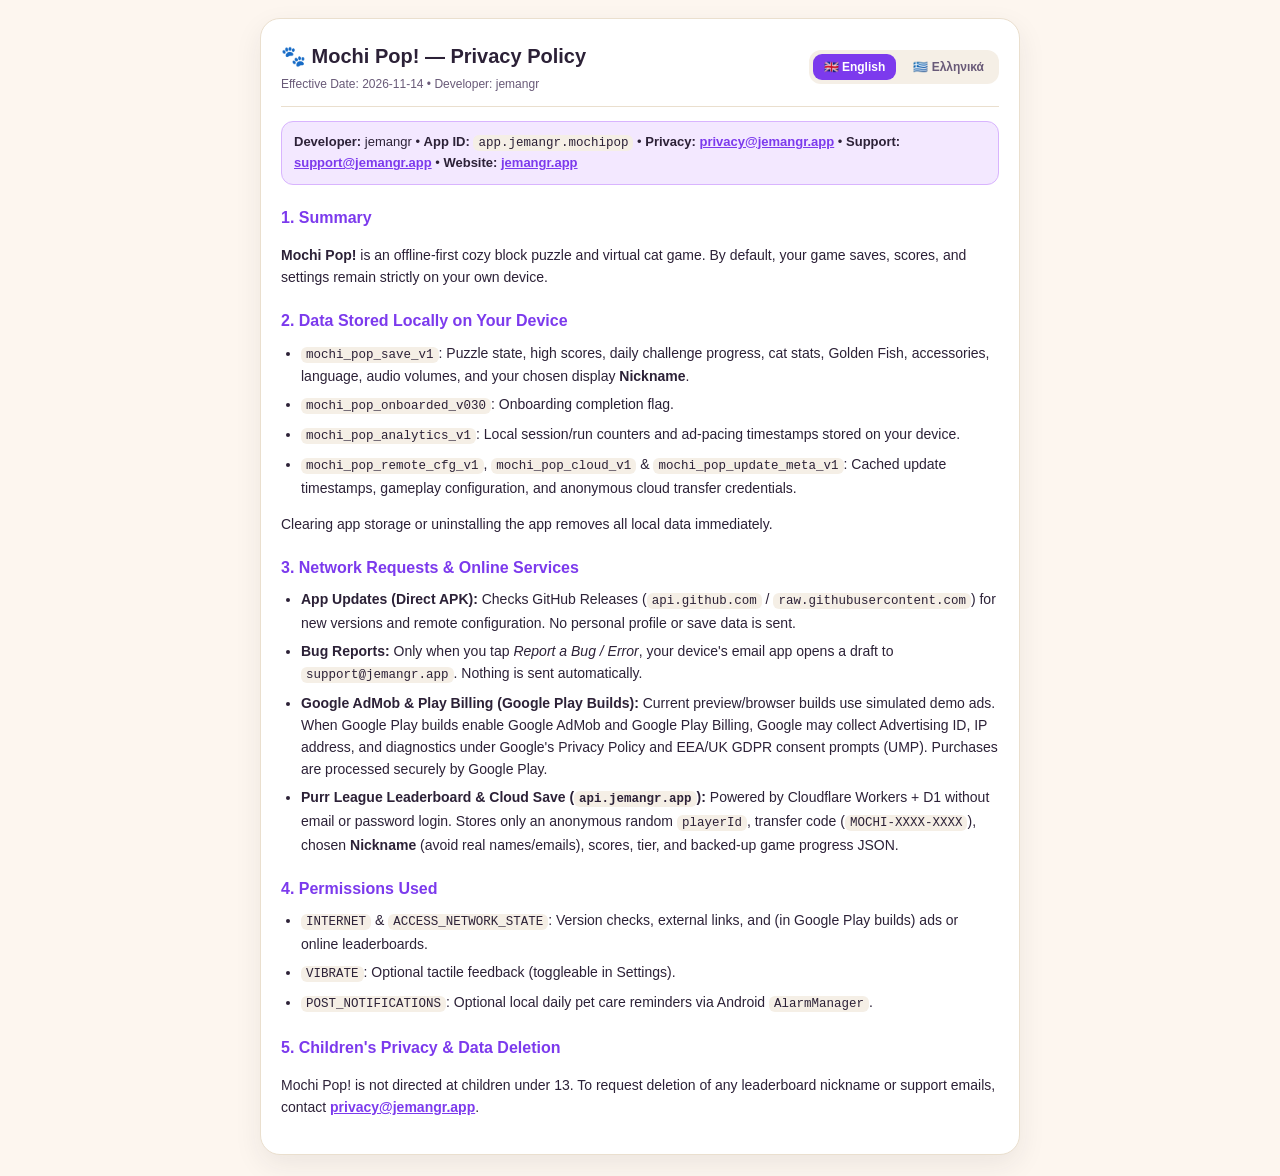
==== privacy.html @ fe0c3305 "release(v0.4.4): publish live leaderboard & cloud save APK, bilingual privacy policy & Play Protect " ====
<!DOCTYPE html>
<html lang="en">
<head>
  <meta charset="UTF-8" />
  <meta name="viewport" content="width=device-width, initial-scale=1.0" />
  <title>Privacy Policy — Mochi Pop!</title>
  <style>
    :root {
      --bg: #fdf6ef;
      --card: #ffffff;
      --ink: #2c2137;
      --muted: #695a78;
      --accent: #7c3aed;
      --accent-soft: #f3e8ff;
      --border: #eadfce;
    }
    * { box-sizing: border-box; }
    body {
      margin: 0;
      padding: 18px 14px 40px;
      font-family: -apple-system, BlinkMacSystemFont, "Segoe UI", Roboto, sans-serif;
      background: var(--bg);
      color: var(--ink);
      line-height: 1.58;
    }
    .wrap {
      max-width: 760px;
      margin: 0 auto;
      background: var(--card);
      border: 1.5px solid var(--border);
      border-radius: 20px;
      padding: 22px 20px;
      box-shadow: 0 10px 28px rgba(44, 33, 55, 0.08);
    }
    .topbar {
      display: flex;
      flex-wrap: wrap;
      align-items: center;
      justify-content: space-between;
      gap: 10px;
      margin-bottom: 14px;
      padding-bottom: 12px;
      border-bottom: 1.5px solid var(--border);
    }
    .brand {
      display: flex;
      flex-direction: column;
      gap: 2px;
    }
    .brand h1 {
      margin: 0;
      font-size: 20px;
      color: var(--ink);
    }
    .brand small {
      color: var(--muted);
      font-size: 12px;
    }
    .lang-switch {
      display: inline-flex;
      gap: 6px;
      background: #f5efe6;
      padding: 4px;
      border-radius: 12px;
    }
    .lang-btn {
      border: none;
      background: transparent;
      color: var(--muted);
      font-weight: 700;
      font-size: 12px;
      padding: 6px 11px;
      border-radius: 9px;
      cursor: pointer;
    }
    .lang-btn.active {
      background: var(--accent);
      color: #ffffff;
    }
    h2 {
      margin: 20px 0 8px;
      font-size: 16px;
      color: var(--accent);
    }
    p, li {
      font-size: 14px;
      color: var(--ink);
    }
    ul {
      margin: 6px 0 12px;
      padding-left: 20px;
    }
    li { margin-bottom: 6px; }
    code {
      background: #f5efe6;
      padding: 1px 5px;
      border-radius: 6px;
      font-size: 12.5px;
    }
    .meta-box {
      background: var(--accent-soft);
      border: 1px solid #d8b4fe;
      border-radius: 12px;
      padding: 10px 12px;
      font-size: 13px;
      margin-bottom: 14px;
    }
    .hidden { display: none; }
    a { color: var(--accent); font-weight: 600; }
  </style>
</head>
<body>
  <div class="wrap">
    <div class="topbar">
      <div class="brand">
        <h1>🐾 Mochi Pop! — Privacy Policy</h1>
        <small>Effective Date: 2026-11-14 • Developer: jemangr</small>
      </div>
      <div class="lang-switch" role="tablist" aria-label="Language">
        <button type="button" class="lang-btn active" data-lang="en">🇬🇧 English</button>
        <button type="button" class="lang-btn" data-lang="el">🇬🇷 Ελληνικά</button>
      </div>
    </div>

    <div id="contentEn">
      <div class="meta-box">
        <strong>Developer:</strong> jemangr &bull;
        <strong>App ID:</strong> <code>app.jemangr.mochipop</code> &bull;
        <strong>Privacy:</strong> <a href="mailto:privacy@jemangr.app">privacy@jemangr.app</a> &bull;
        <strong>Support:</strong> <a href="mailto:support@jemangr.app">support@jemangr.app</a> &bull;
        <strong>Website:</strong> <a href="https://jemangr.app" target="_blank" rel="noopener noreferrer">jemangr.app</a>
      </div>

      <h2>1. Summary</h2>
      <p><strong>Mochi Pop!</strong> is an offline-first cozy block puzzle and virtual cat game. By default, your game saves, scores, and settings remain strictly on your own device.</p>

      <h2>2. Data Stored Locally on Your Device</h2>
      <ul>
        <li><code>mochi_pop_save_v1</code>: Puzzle state, high scores, daily challenge progress, cat stats, Golden Fish, accessories, language, audio volumes, and your chosen display <strong>Nickname</strong>.</li>
        <li><code>mochi_pop_onboarded_v030</code>: Onboarding completion flag.</li>
        <li><code>mochi_pop_analytics_v1</code>: Local session/run counters and ad-pacing timestamps stored on your device.</li>
        <li><code>mochi_pop_remote_cfg_v1</code>, <code>mochi_pop_cloud_v1</code> &amp; <code>mochi_pop_update_meta_v1</code>: Cached update timestamps, gameplay configuration, and anonymous cloud transfer credentials.</li>
      </ul>
      <p>Clearing app storage or uninstalling the app removes all local data immediately.</p>

      <h2>3. Network Requests &amp; Online Services</h2>
      <ul>
        <li><strong>App Updates (Direct APK):</strong> Checks GitHub Releases (<code>api.github.com</code> / <code>raw.githubusercontent.com</code>) for new versions and remote configuration. No personal profile or save data is sent.</li>
        <li><strong>Bug Reports:</strong> Only when you tap <em>Report a Bug / Error</em>, your device's email app opens a draft to <code>support@jemangr.app</code>. Nothing is sent automatically.</li>
        <li><strong>Google AdMob &amp; Play Billing (Google Play Builds):</strong> Current preview/browser builds use simulated demo ads. When Google Play builds enable Google AdMob and Google Play Billing, Google may collect Advertising ID, IP address, and diagnostics under Google's Privacy Policy and EEA/UK GDPR consent prompts (UMP). Purchases are processed securely by Google Play.</li>
        <li><strong>Purr League Leaderboard &amp; Cloud Save (<code>api.jemangr.app</code>):</strong> Powered by Cloudflare Workers + D1 without email or password login. Stores only an anonymous random <code>playerId</code>, transfer code (<code>MOCHI-XXXX-XXXX</code>), chosen <strong>Nickname</strong> (avoid real names/emails), scores, tier, and backed-up game progress JSON.</li>
      </ul>

      <h2>4. Permissions Used</h2>
      <ul>
        <li><code>INTERNET</code> &amp; <code>ACCESS_NETWORK_STATE</code>: Version checks, external links, and (in Google Play builds) ads or online leaderboards.</li>
        <li><code>VIBRATE</code>: Optional tactile feedback (toggleable in Settings).</li>
        <li><code>POST_NOTIFICATIONS</code>: Optional local daily pet care reminders via Android <code>AlarmManager</code>.</li>
      </ul>

      <h2>5. Children's Privacy &amp; Data Deletion</h2>
      <p>Mochi Pop! is not directed at children under 13. To request deletion of any leaderboard nickname or support emails, contact <a href="mailto:privacy@jemangr.app">privacy@jemangr.app</a>.</p>
    </div>

    <div id="contentEl" class="hidden">
      <div class="meta-box">
        <strong>Δημιουργός:</strong> jemangr &bull;
        <strong>App ID:</strong> <code>app.jemangr.mochipop</code> &bull;
        <strong>Απόρρητο:</strong> <a href="mailto:privacy@jemangr.app">privacy@jemangr.app</a> &bull;
        <strong>Υποστήριξη:</strong> <a href="mailto:support@jemangr.app">support@jemangr.app</a> &bull;
        <strong>Ιστοσελίδα:</strong> <a href="https://jemangr.app" target="_blank" rel="noopener noreferrer">jemangr.app</a>
      </div>

      <h2>1. Σύνοψη</h2>
      <p>Το <strong>Mochi Pop!</strong> είναι ένα offline-first cozy puzzle παιχνίδι με εικονικό γατάκι. Από προεπιλογή, η πρόοδος, τα σκορ και οι ρυθμίσεις σου αποθηκεύονται <strong>αποκλειστικά στη συσκευή σου</strong>.</p>

      <h2>2. Τοπικά Δεδομένα στη Συσκευή</h2>
      <ul>
        <li><code>mochi_pop_save_v1</code>: Κατάσταση πίστας, σκορ &amp; ρεκόρ, ημερήσια πρόκληση, ενέργεια/διάθεση γάτας, χρυσά ψάρια, αξεσουάρ, γλώσσα, εντάσεις ήχου και το <strong>Nickname</strong> σου.</li>
        <li><code>mochi_pop_onboarded_v030</code>: Ένδειξη ολοκλήρωσης οδηγού εκκίνησης.</li>
        <li><code>mochi_pop_analytics_v1</code>: Τοπικοί μετρητές παρτίδων &amp; χρονομέτρηση διαφημίσεων.</li>
        <li><code>mochi_pop_remote_cfg_v1</code>, <code>mochi_pop_cloud_v1</code> &amp; <code>mochi_pop_update_meta_v1</code>: Προσωρινή μνήμη ελέγχου εκδόσεων, ρυθμίσεων και ανώνυμου κωδικού μεταφοράς Cloud Save.</li>
      </ul>
      <p>Μπορείς να διαγράψεις όλα τα τοπικά δεδομένα ανά πάσα στιγμή από τις ρυθμίσεις του Android (Εκκαθάριση αποθηκευτικού χώρου) ή απεγκαθιστώντας την εφαρμογή.</p>

      <h2>3. Δικτυακές Συνδέσεις &amp; Online Υπηρεσίες</h2>
      <ul>
        <li><strong>Έλεγχος Ενημερώσεων (APK έκδοση):</strong> Γίνεται έλεγχος στο GitHub Releases (<code>api.github.com</code> / <code>raw.githubusercontent.com</code>) χωρίς αποστολή προσωπικών δεδομένων ή save.</li>
        <li><strong>Αναφορά Σφάλματος:</strong> Μόνο αν πατήσεις <em>Αναφορά Προβλήματος</em> ανοίγει η εφαρμογή email σου προς <code>support@jemangr.app</code>. Τίποτα δεν στέλνεται αυτόματα.</li>
        <li><strong>Google AdMob &amp; Play Billing (έκδοση Google Play):</strong> Στη δοκιμαστική/browser έκδοση οι διαφημίσεις και το Pass είναι προσομοιωμένα. Όταν ενεργοποιηθεί το AdMob στην έκδοση Google Play, η Google ενδέχεται να επεξεργάζεται Advertising ID και IP σύμφωνα με την Πολιτική της Google και το αναδυόμενο παράθυρο συγκατάθεσης GDPR (UMP). Οι αγορές γίνονται αποκλειστικά μέσω Google Play Billing.</li>
        <li><strong>Κατάταξη Purr League &amp; Cloud Save (<code>api.jemangr.app</code>):</strong> Λειτουργεί σε Cloudflare Workers + D1 χωρίς email ή κωδικό. Αποθηκεύει μόνο ένα τυχαίο ανώνυμο <code>playerId</code>, τον κωδικό μεταφοράς (<code>MOCHI-XXXX-XXXX</code>), το <strong>Nickname</strong> σου (μη βάζεις πραγματικό ονοματεπώνυμο ή email), τα σκορ, την κατηγορία και το backup προόδου.</li>
      </ul>

      <h2>4. Δικαιώματα Android</h2>
      <ul>
        <li><code>INTERNET</code> &amp; <code>ACCESS_NETWORK_STATE</code>: Έλεγχος ενημερώσεων, εξωτερικοί σύνδεσμοι και (στο Google Play) διαφημίσεις / online high scores.</li>
        <li><code>VIBRATE</code>: Προαιρετική δόνηση αφής (απενεργοποιείται στις Ρυθμίσεις).</li>
        <li><code>POST_NOTIFICATIONS</code>: Προαιρετικές τοπικές υπενθυμίσεις φροντίδας μέσω Android <code>AlarmManager</code>.</li>
      </ul>

      <h2>5. Προστασία Παιδιών &amp; Διαγραφή Δεδομένων</h2>
      <p>Η εφαρμογή δεν απευθύνεται σε παιδιά κάτω των 13 ετών. Για αίτημα διαγραφής nickname κατάταξης ή email επικοινωνίας, στείλε μήνυμα στο <a href="mailto:privacy@jemangr.app">privacy@jemangr.app</a>.</p>
    </div>
  </div>

  <script>
    (function () {
      const params = new URLSearchParams(window.location.search);
      const initialLang = params.get("lang") === "el" ? "el" : "en";
      const contentEn = document.getElementById("contentEn");
      const contentEl = document.getElementById("contentEl");
      const btns = document.querySelectorAll(".lang-btn");

      function setLang(lang) {
        const isEl = lang === "el";
        contentEn.classList.toggle("hidden", isEl);
        contentEl.classList.toggle("hidden", !isEl);
        btns.forEach((b) => b.classList.toggle("active", b.dataset.lang === lang));
      }

      btns.forEach((b) => {
        b.addEventListener("click", () => setLang(b.dataset.lang));
      });
      setLang(initialLang);
    })();
  </script>
</body>
</html>
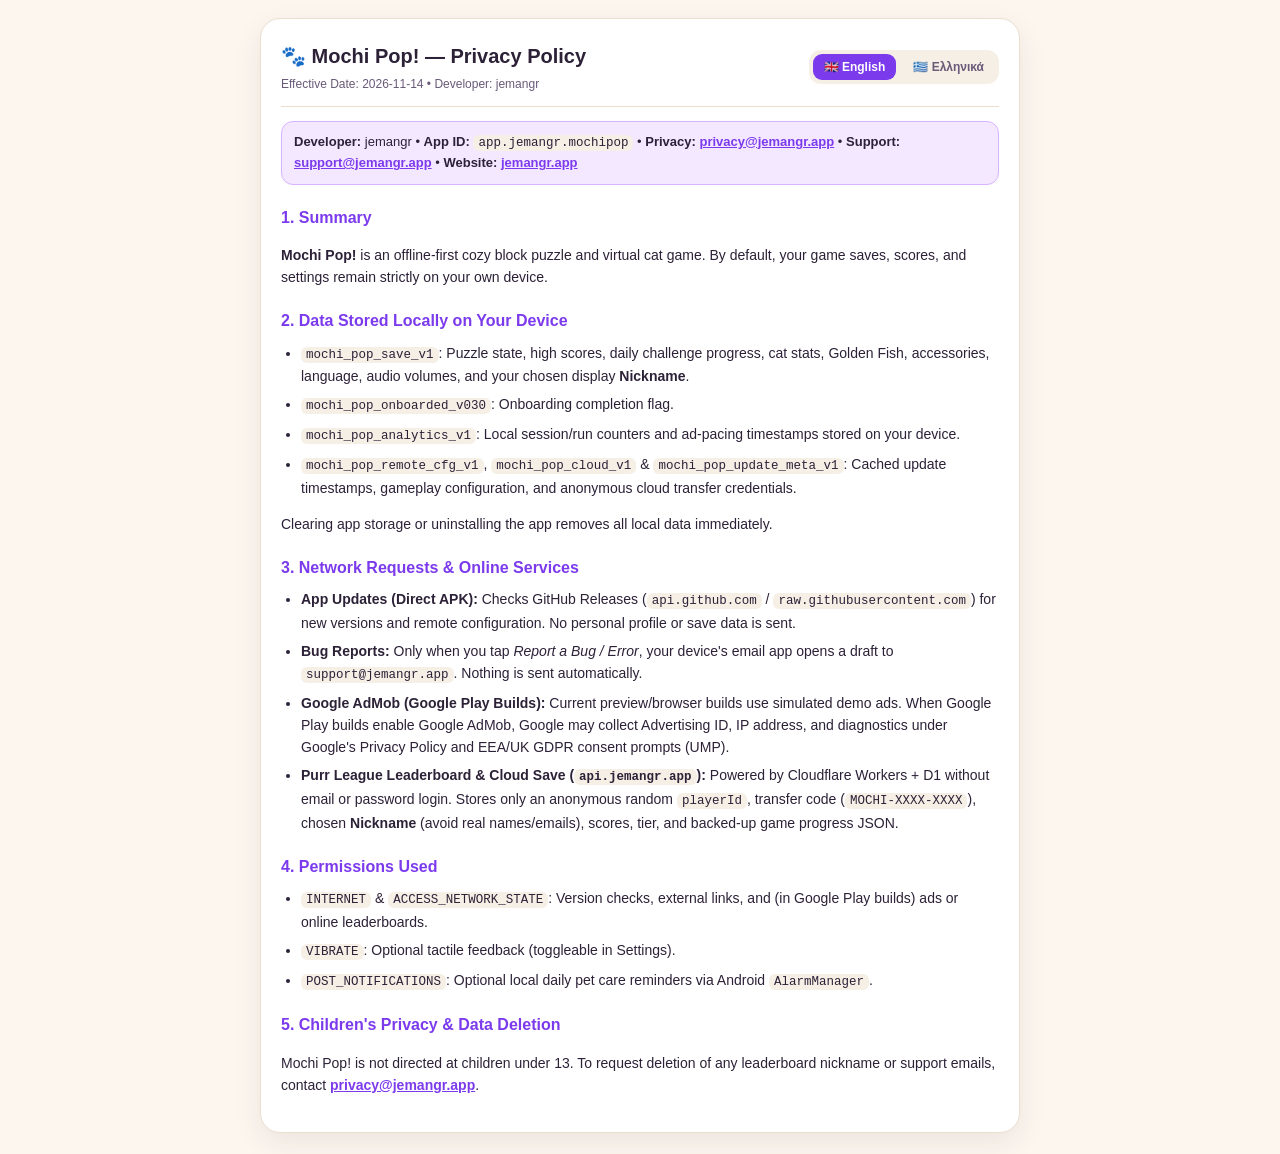
==== commit f7f63d47: "release(v0.4.5): remove Supporter Pass & Play Billing refs across APK, version.json & privacy policy" ====
--- a/privacy.html
+++ b/privacy.html
@@ -147,7 +147,7 @@
       <ul>
         <li><strong>App Updates (Direct APK):</strong> Checks GitHub Releases (<code>api.github.com</code> / <code>raw.githubusercontent.com</code>) for new versions and remote configuration. No personal profile or save data is sent.</li>
         <li><strong>Bug Reports:</strong> Only when you tap <em>Report a Bug / Error</em>, your device's email app opens a draft to <code>support@jemangr.app</code>. Nothing is sent automatically.</li>
-        <li><strong>Google AdMob &amp; Play Billing (Google Play Builds):</strong> Current preview/browser builds use simulated demo ads. When Google Play builds enable Google AdMob and Google Play Billing, Google may collect Advertising ID, IP address, and diagnostics under Google's Privacy Policy and EEA/UK GDPR consent prompts (UMP). Purchases are processed securely by Google Play.</li>
+        <li><strong>Google AdMob (Google Play Builds):</strong> Current preview/browser builds use simulated demo ads. When Google Play builds enable Google AdMob, Google may collect Advertising ID, IP address, and diagnostics under Google's Privacy Policy and EEA/UK GDPR consent prompts (UMP).</li>
         <li><strong>Purr League Leaderboard &amp; Cloud Save (<code>api.jemangr.app</code>):</strong> Powered by Cloudflare Workers + D1 without email or password login. Stores only an anonymous random <code>playerId</code>, transfer code (<code>MOCHI-XXXX-XXXX</code>), chosen <strong>Nickname</strong> (avoid real names/emails), scores, tier, and backed-up game progress JSON.</li>
       </ul>
 
@@ -187,7 +187,7 @@
       <ul>
         <li><strong>Έλεγχος Ενημερώσεων (APK έκδοση):</strong> Γίνεται έλεγχος στο GitHub Releases (<code>api.github.com</code> / <code>raw.githubusercontent.com</code>) χωρίς αποστολή προσωπικών δεδομένων ή save.</li>
         <li><strong>Αναφορά Σφάλματος:</strong> Μόνο αν πατήσεις <em>Αναφορά Προβλήματος</em> ανοίγει η εφαρμογή email σου προς <code>support@jemangr.app</code>. Τίποτα δεν στέλνεται αυτόματα.</li>
-        <li><strong>Google AdMob &amp; Play Billing (έκδοση Google Play):</strong> Στη δοκιμαστική/browser έκδοση οι διαφημίσεις και το Pass είναι προσομοιωμένα. Όταν ενεργοποιηθεί το AdMob στην έκδοση Google Play, η Google ενδέχεται να επεξεργάζεται Advertising ID και IP σύμφωνα με την Πολιτική της Google και το αναδυόμενο παράθυρο συγκατάθεσης GDPR (UMP). Οι αγορές γίνονται αποκλειστικά μέσω Google Play Billing.</li>
+        <li><strong>Google AdMob (έκδοση Google Play):</strong> Στη δοκιμαστική/browser έκδοση οι διαφημίσεις είναι προσομοιωμένες. Όταν ενεργοποιηθεί το AdMob στην έκδοση Google Play, η Google ενδέχεται να επεξεργάζεται Advertising ID και IP σύμφωνα με την Πολιτική της Google και το αναδυόμενο παράθυρο συγκατάθεσης GDPR (UMP).</li>
         <li><strong>Κατάταξη Purr League &amp; Cloud Save (<code>api.jemangr.app</code>):</strong> Λειτουργεί σε Cloudflare Workers + D1 χωρίς email ή κωδικό. Αποθηκεύει μόνο ένα τυχαίο ανώνυμο <code>playerId</code>, τον κωδικό μεταφοράς (<code>MOCHI-XXXX-XXXX</code>), το <strong>Nickname</strong> σου (μη βάζεις πραγματικό ονοματεπώνυμο ή email), τα σκορ, την κατηγορία και το backup προόδου.</li>
       </ul>
 
